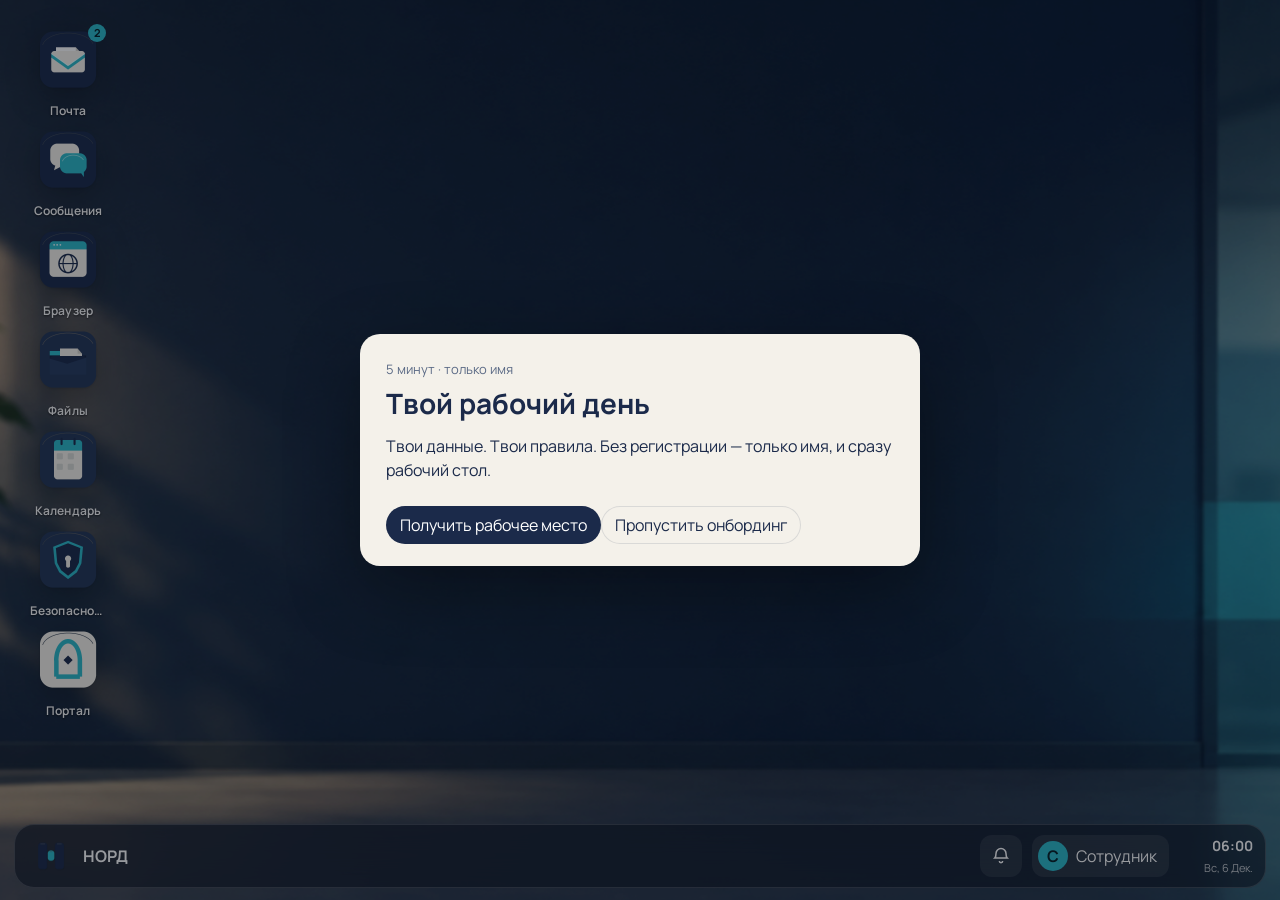
==== index.html @ dca49967 "Добавить календарь и положить в репозиторий предложения из другого чата. Календарь ведёт день, недел" ====
<!DOCTYPE html>
<html lang="ru">
<head>
  <meta charset="utf-8">
  <meta name="viewport" content="width=device-width, initial-scale=1">
  <title>НОРД — рабочий стол</title>
  <link rel="preconnect" href="https://fonts.googleapis.com">
  <link rel="stylesheet" href="https://fonts.googleapis.com/css2?family=Manrope:wght@400;500;600;700&display=swap">
  <link rel="stylesheet" href="css/desktop.css?v=18">
</head>
<body>
  <div id="desk">
    <div id="icons"></div>
    <div id="windows"></div>
    <aside id="tray" hidden>
      <h2>Уведомления</h2>
      <div id="noteList"></div>
    </aside>
    <div id="preview" hidden></div>
    <div id="toasts"></div>
    <div id="onboard" hidden></div>
    <div id="menu" hidden></div>
    <div id="pop" hidden></div>
    <footer id="bar">
      <div class="brand">
        <img src="assets/brand/logo-mark.png" alt="">
        <span>НОРД</span>
      </div>
      <div id="tasks"></div>
      <button id="bell" type="button" aria-label="Уведомления">
        <svg viewBox="0 0 24 24" aria-hidden="true"><path d="M6 9a6 6 0 1 1 12 0c0 4 1.5 5.5 1.5 5.5H4.5S6 13 6 9Z"/><path d="M10 18a2 2 0 0 0 4 0"/></svg>
        <i id="bellBadge">2</i>
      </button>
      <button id="who" type="button">
        <span id="whoMark">С</span>
        <span id="whoName">Сотрудник</span>
      </button>
      <div class="clock">
        <b id="clock">--:--</b>
        <span id="date"></span>
      </div>
    </footer>
  </div>
  <script src="js/desktop.js?v=18"></script>
  <script src="js/onboard.js?v=18"></script>
  <script src="js/workplace.js?v=18"></script>
</body>
</html>
---- css/desktop.css ----
:root {
  --ink: #1b2a4a;
  --teal: #2bb8c8;
  --paper: #f4f1ea;
  --line: rgba(27, 42, 74, 0.12);
  --muted: #5c6b86;
}

* { box-sizing: border-box; }

html, body {
  margin: 0;
  height: 100%;
  font-family: Manrope, "Segoe UI", sans-serif;
  color: var(--ink);
}

button, input, textarea { font: inherit; color: inherit; }

#desk {
  height: 100%;
  position: relative;
  overflow: hidden;
  background: #132033 url("../assets/wallpaper.png") center / cover no-repeat;
  user-select: none;
}

#icons {
  position: absolute;
  z-index: 2;
  inset: 0 0 86px 0;
  pointer-events: none;
}

.dicon {
  position: absolute;
  width: 92px;
  display: flex;
  flex-direction: column;
  align-items: center;
  gap: 8px;
  padding: 0;
  border: 0;
  background: transparent;
  color: white;
  cursor: pointer;
  pointer-events: auto;
}

.glyph { position: relative; display: block; }

.dicon img {
  width: 64px;
  height: 64px;
  display: block;
  filter: drop-shadow(0 10px 16px rgba(0, 0, 0, 0.28));
}

.dicon .label {
  font-size: 12px;
  font-weight: 650;
  letter-spacing: 0.01em;
  text-shadow: 0 1px 2px rgba(0, 0, 0, 0.65);
  padding: 2px 8px;
  border-radius: 8px;
}

.dicon:hover .label,
.dicon:focus-visible .label { background: rgba(255, 255, 255, 0.18); }

#desk.booting .dicon img,
.dicon.off img { filter: grayscale(1) brightness(0.72) drop-shadow(0 10px 16px rgba(0, 0, 0, 0.28)); }
.dicon.off { cursor: default; }
.dicon.off .label { opacity: 0.7; }

#desk.show-tray #tray { z-index: 24; }

.badge, #bellBadge {
  position: absolute;
  top: -4px;
  right: -6px;
  min-width: 18px;
  height: 18px;
  padding: 0 5px;
  border-radius: 999px;
  background: var(--teal);
  color: #062027;
  font-style: normal;
  font-size: 11px;
  font-weight: 700;
  line-height: 18px;
  text-align: center;
}

#windows { position: absolute; inset: 0 0 86px 0; z-index: 3; pointer-events: none; }

.win {
  position: absolute;
  width: min(900px, calc(100vw - 48px));
  height: min(560px, calc(100vh - 120px));
  display: flex;
  flex-direction: column;
  background: var(--paper);
  border-radius: 18px;
  overflow: hidden;
  box-shadow: 0 24px 70px rgba(0, 0, 0, 0.38);
  pointer-events: auto;
  animation: rise 0.18s ease-out;
}

.win.min { display: none; }
.win.max { left: 8px !important; top: 8px !important; width: calc(100% - 16px) !important; height: calc(100% - 16px) !important; }
.grip { position: absolute; z-index: 3; }
.grip.e { top: 0; right: 0; width: 8px; height: 100%; cursor: ew-resize; }
.grip.s { left: 0; bottom: 0; width: 100%; height: 8px; cursor: ns-resize; }
.grip.se { right: 0; bottom: 0; width: 16px; height: 16px; cursor: nwse-resize; }
.win.max .grip { display: none; }

@keyframes rise {
  from { opacity: 0; transform: translateY(10px) scale(0.985); }
  to { opacity: 1; transform: none; }
}

.win-bar {
  height: 46px;
  display: flex;
  align-items: center;
  gap: 10px;
  padding: 0 10px 0 14px;
  background: rgba(255, 255, 255, 0.55);
  border-bottom: 1px solid var(--line);
  cursor: grab;
}

.win-bar img { width: 22px; height: 22px; }
.win-bar strong { font-size: 14px; }
.grow { flex: 1; }

.win-btn {
  width: 32px;
  height: 28px;
  border: 0;
  border-radius: 8px;
  background: transparent;
  cursor: pointer;
  font-size: 18px;
  line-height: 1;
}

.win-btn:hover { background: rgba(27, 42, 74, 0.08); }
.win-btn.close:hover { background: #e7d7d2; }

.win-body { flex: 1; min-height: 0; overflow: auto; background: #f7f5f0; }

.split { height: 100%; display: grid; grid-template-columns: 250px 1fr; }
.msg { grid-template-columns: 250px 1fr 190px; }

.list { overflow: auto; border-right: 1px solid var(--line); background: #efece4; }

.row {
  width: 100%;
  display: flex;
  flex-direction: column;
  align-items: flex-start;
  gap: 3px;
  padding: 12px 14px;
  border: 0;
  border-bottom: 1px solid var(--line);
  background: transparent;
  cursor: pointer;
  text-align: left;
}

.msg .row { flex-direction: row; align-items: center; gap: 10px; }
.row.on { background: white; }
.row b { font-size: 13px; }
.row small { color: var(--muted); font-size: 11px; }
.unread b::before {
  content: "";
  display: inline-block;
  width: 7px;
  height: 7px;
  margin-right: 6px;
  border-radius: 50%;
  background: var(--teal);
}

.sub {
  display: block;
  max-width: 100%;
  color: var(--muted);
  font-size: 12px;
  white-space: nowrap;
  overflow: hidden;
  text-overflow: ellipsis;
}

.sheet, .page { padding: 22px 26px 28px; user-select: text; }
.sheet h2, .page h2 { margin: 12px 0 8px; font-size: 22px; }
.sheet p, .page p { margin: 0 0 10px; line-height: 1.45; }
.narrow { max-width: 460px; }

.who-line { display: flex; align-items: center; gap: 10px; }
.who-text { display: flex; flex-direction: column; min-width: 0; }
.who-text small, .k { color: var(--muted); font-size: 12px; }

.ava {
  width: 38px;
  height: 38px;
  border-radius: 50%;
  object-fit: cover;
  background: #e8eaed;
  flex: 0 0 auto;
}

.attach {
  display: flex;
  align-items: center;
  gap: 12px;
  margin: 8px 0 16px;
  padding: 8px;
  border: 1px solid var(--line);
  border-radius: 12px;
  background: white;
  cursor: pointer;
}

.attach img { width: 54px; height: 74px; object-fit: cover; border-radius: 4px; }

.acts, .composer { display: flex; flex-wrap: wrap; gap: 8px; align-items: center; }
.composer { padding: 12px; border-top: 1px solid var(--line); background: #f7f5f0; }
.composer.stack { border: 0; padding: 0; background: transparent; flex-direction: column; align-items: stretch; }

.composer input, .composer textarea, .addr input {
  flex: 1;
  width: 100%;
  border: 1px solid var(--line);
  background: white;
  border-radius: 12px;
  padding: 10px 12px;
  outline: none;
  user-select: text;
}

.composer textarea { min-height: 72px; resize: vertical; }

.btn {
  border: 0;
  border-radius: 999px;
  padding: 8px 14px;
  background: var(--ink);
  color: white;
  cursor: pointer;
}

.btn.ghost { background: transparent; color: var(--ink); box-shadow: inset 0 0 0 1px var(--line); }
.btn:hover { filter: brightness(1.08); }

.flag { color: #8a5a12; background: #f3e2b8; border-radius: 10px; padding: 8px 10px; }
.quiet { color: var(--muted); font-size: 13px; }
.mine { background: var(--ink); color: white; border-radius: 12px; padding: 8px 10px; }

.thread-col { display: flex; flex-direction: column; min-width: 0; min-height: 0; }
.thread { display: flex; flex-direction: column; flex: 1; min-height: 0; }
.thread .who-line { padding: 14px 16px 0; }
.log {
  flex: 1;
  overflow: auto;
  display: flex;
  flex-direction: column;
  gap: 8px;
  padding: 12px 16px 16px;
}

.bubble {
  max-width: 78%;
  margin: 0;
  padding: 10px 12px;
  border-radius: 14px 14px 14px 4px;
  background: white;
  line-height: 1.4;
  user-select: text;
}

.bubble.mine { align-self: flex-end; background: var(--ink); color: white; border-radius: 14px 14px 4px 14px; }

.card {
  padding: 16px;
  border-left: 1px solid var(--line);
  background: white;
  display: flex;
  flex-direction: column;
  gap: 4px;
}

.addr { display: flex; gap: 8px; padding: 12px; background: white; border-bottom: 1px solid var(--line); }
.files { display: grid; grid-template-columns: repeat(auto-fill, minmax(140px, 1fr)); gap: 14px; padding: 18px; }
.file {
  display: flex;
  flex-direction: column;
  align-items: center;
  gap: 8px;
  padding: 14px 8px;
  border: 0;
  border-radius: 14px;
  background: transparent;
  cursor: pointer;
}
.file:hover { background: white; }
.file img { width: 72px; height: 72px; }
.file span { font-size: 13px; text-align: center; }

.day { padding: 20px 22px; }
.slot {
  display: grid;
  grid-template-columns: 64px 1fr;
  gap: 12px;
  padding: 12px 0;
  border-bottom: 1px solid var(--line);
}
.slot b { color: var(--muted); font-weight: 600; }

.sec { padding: 8px 22px 18px; }
.switch-row, .info-row {
  display: flex;
  justify-content: space-between;
  align-items: center;
  gap: 16px;
  padding: 14px 0;
  border-bottom: 1px solid var(--line);
}
.switch {
  border: 0;
  border-radius: 999px;
  padding: 8px 12px;
  background: #e4e0d6;
  cursor: pointer;
}
.switch.on { background: var(--teal); color: #062027; }

.tiles { display: grid; grid-template-columns: 1fr 1fr; gap: 12px; padding: 0 22px 22px; }
.tile {
  text-align: left;
  border: 0;
  border-radius: 14px;
  background: white;
  padding: 14px;
  cursor: pointer;
}
.tile.on { box-shadow: inset 0 0 0 2px var(--teal); }
.tile p { margin: 6px 0 0; color: var(--muted); font-size: 13px; }

#bar {
  position: absolute;
  z-index: 5;
  left: 14px;
  right: 14px;
  bottom: 12px;
  height: 64px;
  display: flex;
  align-items: center;
  gap: 10px;
  padding: 0 12px;
  border-radius: 20px;
  background: rgba(12, 20, 34, 0.62);
  border: 1px solid rgba(255, 255, 255, 0.16);
  backdrop-filter: blur(18px);
  color: white;
}

.brand { display: flex; align-items: center; gap: 8px; min-width: 92px; font-weight: 700; }
.brand img { width: 48px; height: 48px; object-fit: contain; }
#tasks { flex: 1; display: flex; gap: 8px; min-width: 0; overflow: auto; }

.task, #who, #bell {
  height: 42px;
  border: 0;
  border-radius: 12px;
  background: rgba(255, 255, 255, 0.08);
  color: white;
  cursor: pointer;
}

.task { display: flex; align-items: center; gap: 8px; padding: 0 12px; }
.task img { width: 22px; height: 22px; }
.task.on { background: rgba(255, 255, 255, 0.22); }

#bell { width: 42px; position: relative; display: grid; place-items: center; }
#bell svg { width: 20px; height: 20px; fill: none; stroke: white; stroke-width: 1.8; }
#bellBadge { top: 4px; right: 4px; }

#who { display: flex; align-items: center; gap: 8px; padding: 0 12px 0 6px; }
#whoMark {
  width: 30px;
  height: 30px;
  border-radius: 50%;
  display: grid;
  place-items: center;
  background: var(--teal);
  color: #062027;
  font-weight: 700;
}

.clock { min-width: 74px; text-align: right; }
.clock b { display: block; font-size: 14px; }
.clock span { color: rgba(255, 255, 255, 0.72); font-size: 11px; text-transform: capitalize; }

#tray {
  position: absolute;
  z-index: 6;
  right: 18px;
  bottom: 90px;
  width: min(360px, calc(100vw - 32px));
  padding: 14px;
  border-radius: 16px;
  background: var(--paper);
  box-shadow: 0 18px 50px rgba(0, 0, 0, 0.28);
}
#tray h2 { margin: 0 0 8px; font-size: 16px; }
.note {
  display: block;
  width: 100%;
  margin-top: 8px;
  padding: 12px;
  text-align: left;
  border: 0;
  border-radius: 12px;
  background: white;
  cursor: pointer;
}
.note p { margin: 4px 0 0; color: #3d4d6a; }

#preview {
  position: absolute;
  z-index: 8;
  inset: 0;
  display: flex;
  align-items: center;
  justify-content: center;
  padding: 24px;
  background: rgba(7, 10, 20, 0.55);
}
#preview[hidden], #tray[hidden], [hidden] { display: none !important; }
#preview img { max-width: min(760px, 92vw); max-height: 84vh; background: white; border-radius: 8px; }

#onboard {
  position: absolute;
  z-index: 20;
  inset: 0;
  display: flex;
  align-items: center;
  justify-content: center;
  padding: 24px;
  background: rgba(8, 12, 22, 0.42);
}

#onboard.boot {
  align-items: flex-end;
  justify-content: flex-start;
  padding: 0 0 96px 140px;
  background: transparent;
  pointer-events: none;
}

#onboard.hook {
  align-items: flex-start;
  padding-top: 22px;
  background: linear-gradient(to bottom, rgba(8, 12, 22, 0.72), rgba(8, 12, 22, 0.08) 62%, transparent);
}

#obCard {
  width: min(560px, 100%);
  max-height: calc(100vh - 48px);
  overflow: auto;
  padding: 26px 26px 22px;
  border-radius: 20px;
  background: var(--paper);
  box-shadow: 0 24px 70px rgba(0, 0, 0, 0.35);
  pointer-events: auto;
  animation: rise 0.22s ease-out;
}

#onboard.boot #obCard { width: min(440px, calc(100% - 160px)); }

#obCard h1 { margin: 0 0 8px; font-size: 28px; line-height: 1.15; }
.ob-kicker { margin: 0 0 8px; color: var(--muted); font-size: 13px; }
#obCard p { line-height: 1.45; }
#obCard .btn { margin-top: 8px; }
#obCard .btn:disabled { opacity: 0.45; cursor: default; }

.choices { display: grid; gap: 8px; margin: 12px 0 16px; }
.choice {
  display: flex;
  gap: 10px;
  align-items: flex-start;
  padding: 10px 12px;
  border-radius: 12px;
  background: white;
  box-shadow: inset 0 0 0 1px var(--line);
  cursor: pointer;
}
.choice input { margin-top: 3px; }

.app-blurbs { margin: 8px 0 12px; }
.app-blurb {
  display: grid;
  grid-template-columns: 44px 1fr;
  gap: 10px;
  align-items: start;
  padding: 10px 0;
  border-top: 1px solid var(--line);
}
.app-blurb img { width: 44px; height: 44px; }
.app-blurb b { display: block; font-size: 14px; }
.app-blurb p { margin: 2px 0 0; color: var(--muted); font-size: 13px; }
#obCard .skip { margin-top: 4px; }

#toasts {
  position: absolute;
  z-index: 30;
  right: 18px;
  bottom: 96px;
  display: flex;
  flex-direction: column;
  gap: 8px;
  width: min(340px, calc(100vw - 36px));
  pointer-events: none;
}
.toast {
  display: flex;
  gap: 10px;
  align-items: flex-start;
  width: 100%;
  padding: 12px;
  border: 0;
  border-radius: 16px;
  background: var(--paper);
  color: var(--ink);
  text-align: left;
  box-shadow: 0 16px 40px rgba(0, 0, 0, 0.28);
  cursor: pointer;
  pointer-events: auto;
  animation: rise 0.22s ease-out;
}
.toast img { width: 40px; height: 40px; border-radius: 12px; object-fit: cover; background: #e8eaed; flex: 0 0 auto; }
.toast-text { display: flex; flex-direction: column; gap: 2px; min-width: 0; }
.toast-text b { font-size: 14px; }
.toast-text span { color: #3d4d6a; font-size: 13px; line-height: 1.35; }
.toast.out { opacity: 0; transform: translateY(8px); transition: opacity 0.25s ease, transform 0.25s ease; }

#coachRing {
  position: absolute;
  z-index: 36;
  border-radius: 14px;
  box-shadow: 0 0 0 3px #2bb8c8, 0 0 0 8px rgba(43, 184, 200, 0.28);
  pointer-events: none;
}
#coachTip {
  position: absolute;
  z-index: 37;
  width: 250px;
  padding: 10px 12px;
  border-radius: 14px;
  background: var(--paper);
  color: var(--ink);
  box-shadow: 0 14px 36px rgba(0, 0, 0, 0.28);
}
#coachTip p { margin: 0; font-size: 13px; line-height: 1.4; }
.coach-skip {
  margin-top: 8px;
  padding: 0;
  border: 0;
  background: transparent;
  color: var(--muted);
  font: inherit;
  font-size: 12px;
  cursor: pointer;
}
#coachRing[hidden], #coachTip[hidden] { display: none !important; }

.portal { height: 100%; min-height: 0; display: grid; grid-template-columns: 220px minmax(0, 1fr); }
.portal nav {
  padding: 12px;
  background: #efece4;
  border-right: 1px solid var(--line);
  display: flex;
  flex-direction: column;
  gap: 4px;
}
.portal nav button {
  border: 0;
  background: transparent;
  text-align: left;
  border-radius: 10px;
  padding: 8px 10px;
  cursor: pointer;
}
.portal nav button.on { background: white; }
.portal-page { min-width: 0; min-height: 0; overflow: auto; padding: 8px 22px 22px; }
.portal-page h2 { margin: 16px 0 8px; }
.pay-file {
  display: flex;
  align-items: center;
  gap: 10px;
  margin: 8px 0;
  padding: 10px 12px;
  border-radius: 12px;
  background: white;
  box-shadow: inset 0 0 0 1px var(--line);
}
.pay-file img { width: 28px; height: 28px; }
.pay-table { width: 100%; margin-top: 16px; border-collapse: collapse; font-size: 13px; }
.pay-table th, .pay-table td { text-align: left; padding: 8px 10px; border-bottom: 1px solid var(--line); }
.pay-table th { color: var(--muted); font-weight: 650; }
.btn:disabled { opacity: 0.45; cursor: default; }

.apps { display: grid; grid-template-columns: 1fr 1fr; gap: 8px; margin: 12px 0 16px; }
.app-toggle {
  display: flex;
  align-items: center;
  gap: 8px;
  padding: 8px;
  border: 0;
  border-radius: 12px;
  background: white;
  box-shadow: inset 0 0 0 1px var(--line);
  cursor: pointer;
  text-align: left;
}
.app-toggle img { width: 36px; height: 36px; }
.app-toggle.on { box-shadow: inset 0 0 0 2px var(--teal); }

.meter { height: 8px; margin: 10px 0; border-radius: 99px; background: #e4e0d6; overflow: hidden; }
.meter i { display: block; height: 100%; width: 8%; background: #c4b8a8; }
.meter.r1 i { width: 28%; background: #e3a008; }
.meter.r2 i { width: 48%; background: #e3a008; }
.meter.r3 i { width: 72%; background: var(--teal); }
.meter.r4 i { width: 100%; background: var(--teal); }

.hook-card { display: flex; gap: 12px; align-items: flex-start; }
.hook-card img { width: 52px; height: 52px; border-radius: 50%; object-fit: cover; background: #e8eaed; }
.rules { margin: 8px 0 16px; padding-left: 18px; }
.rules li { margin: 8px 0; }

.dicon .label { max-width: 92px; overflow: hidden; text-overflow: ellipsis; white-space: nowrap; }

#menu {
  position: absolute;
  z-index: 40;
  min-width: 190px;
  padding: 6px;
  border-radius: 12px;
  background: white;
  box-shadow: 0 16px 40px rgba(0, 0, 0, 0.28);
}
#menu button {
  display: block;
  width: 100%;
  padding: 8px 10px;
  border: 0;
  border-radius: 8px;
  background: transparent;
  text-align: left;
  cursor: pointer;
}
#menu button:hover { background: #efece4; }

#pop {
  position: absolute;
  z-index: 41;
  inset: 0;
  display: flex;
  align-items: center;
  justify-content: center;
  padding: 24px;
  background: rgba(8, 12, 22, 0.4);
}
#pop .paper { display: grid; gap: 10px; }
#pop input, #pop select {
  width: 100%;
  padding: 10px 12px;
  border: 1px solid var(--line);
  border-radius: 12px;
  font: inherit;
}
.pop-list { display: grid; gap: 6px; max-height: 280px; overflow: auto; }
.pop-list button { text-align: left; }

.mail-shell, .explorer { height: 100%; display: grid; min-height: 0; }
.mail-shell { grid-template-columns: 168px 250px 1fr; }
.mail-shell.wide { grid-template-columns: 168px 1fr; }
.folders button.write {
  background: var(--ink);
  color: white;
  font-weight: 700;
  text-align: center;
  margin-bottom: 8px;
}
.folders button.write:hover { filter: brightness(1.15); }

.compose-form {
  display: flex;
  flex-direction: column;
  height: 100%;
  min-height: 0;
  padding: 18px 22px 16px;
  gap: 4px;
  overflow: auto;
}
.compose-form h2 { margin: 0 0 8px; }
.compose-form .field-row input,
.compose-form textarea {
  width: 100%;
  border: 1px solid rgba(27, 42, 74, 0.28);
  background: white;
  border-radius: 10px;
  padding: 10px 12px;
  color: var(--ink);
  outline: none;
}
.compose-form .field-row input:focus,
.compose-form textarea:focus {
  border-color: #1a8f9c;
  box-shadow: 0 0 0 3px rgba(43, 184, 200, 0.28);
}
.compose-form textarea.compose-body {
  min-height: 220px;
  flex: 1;
  resize: vertical;
  line-height: 1.45;
}

.win-body:has(.finder), .win-body:has(.portal), .win-body:has(.cal) { overflow: hidden; display: flex; flex-direction: column; }
.cal { flex: 1; min-height: 0; display: grid; grid-template-columns: 196px minmax(0, 1fr) 260px; background: white; }
.cal-side, .cal-detail { min-height: 0; overflow: auto; padding: 14px; background: #f7f5f0; }
.cal-detail { border-left: 1px solid var(--line); }
.cal-side .btn { width: 100%; }
.mini { margin-top: 16px; }
.mini-head b { text-transform: capitalize; }
.mini-grid, .cal-month { display: grid; grid-template-columns: repeat(7, 1fr); gap: 2px; }
.mini-grid { margin-top: 8px; }
.mini-grid span, .mini-grid button, .cal-dow { text-align: center; font-size: 11px; color: var(--muted); }
.mini-grid button, .cal-cell, .cal-event, .cal-link, .cal-modes button { border: 0; background: transparent; cursor: pointer; }
.mini-grid button { border-radius: 99px; height: 24px; }
.mini-grid button.on, .mini-grid button.today { background: var(--ink); color: white; }
.cal-own { margin: 4px 0 0; font-weight: 600; }
.cal-main { min-width: 0; min-height: 0; display: flex; flex-direction: column; }
.cal-bar { display: flex; align-items: center; gap: 8px; padding: 10px 12px; border-bottom: 1px solid var(--line); }
.cal-title { flex: 1; text-transform: capitalize; }
.cal-modes { display: flex; background: var(--paper); border-radius: 999px; padding: 2px; }
.cal-modes button { border-radius: 999px; padding: 6px 10px; }
.cal-modes button.on { background: white; }
.cal-board { min-height: 0; overflow: auto; padding: 8px 12px 16px; }
.cal-time-head, .cal-time-body { display: grid; grid-template-columns: 52px repeat(var(--days, 7), minmax(0, 1fr)); }
.cal-time-head span { font-size: 11px; color: var(--muted); text-align: center; padding-bottom: 6px; text-transform: capitalize; overflow: hidden; text-overflow: ellipsis; white-space: nowrap; }
.cal-extra { display: flex; flex-wrap: wrap; gap: 6px; align-items: center; margin-top: 8px; }
.cal-extra .chip { border: 0; cursor: pointer; }
.cal-time-head span.today { color: var(--teal); font-weight: 700; }
.cal-hours { display: flex; flex-direction: column; }
.cal-hours span, .cal-hour { height: 44px; }
.cal-hours span { font-size: 11px; color: var(--muted); }
.cal-col { position: relative; border-left: 1px solid var(--line); }
.cal-hour { display: block; border-top: 1px solid var(--line); }
.cal-event { position: absolute; left: 3px; right: 3px; overflow: hidden; border-radius: 8px; background: #d9f4f7; color: var(--ink); text-align: left; padding: 2px 6px; font-size: 12px; font-weight: 600; }
.cal-event.invite { background: #ffe7c2; }
.cal-event.declined { opacity: 0.45; }
.cal-month { gap: 6px; }
.cal-cell { min-height: 78px; border-radius: 10px; background: #f7f5f0; text-align: left; padding: 6px; display: flex; flex-direction: column; gap: 3px; align-items: stretch; }
.cal-cell.off { opacity: 0.45; }
.cal-cell.today { outline: 2px solid var(--teal); }
.cal-cell b { font-size: 12px; }
.chip { display: block; overflow: hidden; text-overflow: ellipsis; white-space: nowrap; font-size: 11px; background: #d9f4f7; border-radius: 6px; padding: 1px 4px; }
.chip.invite { background: #ffe7c2; }
.cal-form { display: flex; flex-direction: column; gap: 8px; }
.cal-form input, .cal-form textarea, .cal-form select { width: 100%; border: 1px solid var(--line); border-radius: 10px; padding: 8px 10px; background: white; }
.cal-form textarea { min-height: 72px; resize: vertical; }
.cal-check { display: flex; gap: 8px; align-items: center; }
.cal-link { color: #0b6e75; text-decoration: underline; padding: 0; text-align: left; }
.invite-mark { color: #9a6700; font-weight: 700; }
.suggest button { display: block; width: 100%; text-align: left; border: 0; background: white; border-radius: 8px; padding: 6px 8px; cursor: pointer; }
.portal { flex: 1; }
.finder {
  flex: 1;
  min-height: 0;
  display: grid;
  grid-template-columns: 196px minmax(0, 1fr);
  background: #1c1c1e;
  color: #f5f5f7;
}
.places {
  background: #2a2a2c;
  padding: 14px 10px;
  overflow: auto;
  border-right: 1px solid rgba(0, 0, 0, 0.45);
}
.place-label {
  margin: 12px 8px 4px;
  color: rgba(245, 245, 247, 0.46);
  font-size: 11px;
  font-weight: 700;
}
.places button {
  display: block;
  width: 100%;
  border: 0;
  background: transparent;
  color: #f5f5f7;
  text-align: left;
  border-radius: 7px;
  padding: 6px 10px;
  cursor: pointer;
}
.places button.on, .places button:hover { background: rgba(255, 255, 255, 0.1); }
.places button.on { background: #0a64d8; }
.finder-main { min-width: 0; min-height: 0; display: flex; flex-direction: column; }
.finder-bar {
  display: flex;
  align-items: center;
  gap: 8px;
  min-height: 46px;
  padding: 6px 10px;
  background: #2a2a2c;
  border-bottom: 1px solid rgba(0, 0, 0, 0.45);
}
.finder-bar strong { flex: 1; font-size: 14px; }
.finder-bar .btn.ghost { color: white; box-shadow: inset 0 0 0 1px rgba(255, 255, 255, 0.28); }
.finder-bar .hint { color: rgba(245, 245, 247, 0.7); font-size: 12px; }
.finder-bar .win-btn { color: white; }
.finder-bar .win-btn:disabled { opacity: 0.35; }
.finder-view { flex: 1; min-height: 0; display: flex; overflow: hidden; background: #1c1c1e; }
.cols { display: flex; flex: 1 1 auto; min-width: 0; min-height: 100%; background: #1c1c1e; }
.col {
  flex: 1 1 180px;
  min-width: 0;
  overflow: auto;
  border-right: 1px solid rgba(255, 255, 255, 0.08);
  padding: 6px;
}
.col-empty { margin: 10px; color: rgba(245, 245, 247, 0.45); font-size: 13px; }
.col-row {
  width: 100%;
  display: flex;
  align-items: center;
  gap: 8px;
  border: 0;
  background: transparent;
  color: #f5f5f7;
  text-align: left;
  border-radius: 6px;
  padding: 4px 6px;
  cursor: pointer;
}
.col-row img { width: 22px; height: 22px; object-fit: contain; }
.col-row span { flex: 1; min-width: 0; overflow: hidden; text-overflow: ellipsis; white-space: nowrap; font-size: 13px; }
.col-row .chev { color: rgba(245, 245, 247, 0.4); font-style: normal; }
.col-row.on { background: #0a64d8; }
.preview-pane {
  flex: 0 1 300px;
  width: 300px;
  overflow: auto;
  padding: 22px 18px;
  background: #2a2a2c;
  display: flex;
  flex-direction: column;
  align-items: center;
  gap: 8px;
  text-align: center;
}
.preview-pane .page-shot {
  width: 100%;
  max-height: 340px;
  object-fit: contain;
  background: white;
  border-radius: 2px;
  box-shadow: 0 10px 28px rgba(0, 0, 0, 0.35);
}
.preview-pane .file-shot { width: 92px; height: 92px; object-fit: contain; margin-top: 24px; }
.preview-pane b { font-size: 15px; }
.preview-empty { margin: 48px 0 0; font-weight: 700; }
.preview-note { margin: 0; color: rgba(245, 245, 247, 0.55); font-size: 13px; }
.folders, .crumb { background: #efece4; }
.folders { padding: 10px; display: flex; flex-direction: column; gap: 4px; border-right: 1px solid var(--line); }
.folders button, .crumb button, .file-row {
  border: 0;
  background: transparent;
  text-align: left;
  cursor: pointer;
  border-radius: 10px;
}
.folders button { padding: 8px 10px; }
.folders button.on, .file-row.on { background: white; }
.mail-main, .file-main { min-width: 0; min-height: 0; overflow: auto; }
.meta { margin: 0 0 4px; color: var(--muted); font-size: 13px; }
.chain { margin-top: 14px; padding-top: 12px; border-top: 1px solid var(--line); }
.chain p { white-space: pre-wrap; }
.chips { display: flex; flex-wrap: wrap; gap: 6px; margin: 6px 0; }
.chip {
  display: inline-flex;
  align-items: center;
  gap: 6px;
  padding: 4px 8px;
  border-radius: 999px;
  background: white;
  box-shadow: inset 0 0 0 1px var(--line);
}
.chip button { border: 0; background: transparent; cursor: pointer; }
.field-row { display: grid; grid-template-columns: 72px 1fr; gap: 8px; align-items: center; margin-bottom: 8px; }
.suggest { display: grid; gap: 4px; margin: 0 0 8px 72px; }
.suggest button { text-align: left; border: 0; background: white; border-radius: 8px; padding: 6px 8px; cursor: pointer; }
.file-row { width: 100%; display: grid; grid-template-columns: 36px 1fr 72px; gap: 8px; align-items: center; padding: 8px 10px; }
.file-row img { width: 28px; height: 28px; }
.crumb { display: flex; gap: 6px; align-items: center; padding: 10px 12px; border-bottom: 1px solid var(--line); }
.pickbar { display: flex; justify-content: space-between; gap: 8px; align-items: center; padding: 10px 12px; background: #e5f6f8; }
.paper {
  width: min(440px, 92vw);
  padding: 26px;
  border-radius: 16px;
  background: var(--paper);
}
.paper h3 { margin: 0 0 8px; }

@media (max-width: 860px) {
  .msg { grid-template-columns: 200px 1fr; }
  .card { display: none; }
  .task span { display: none; }
}
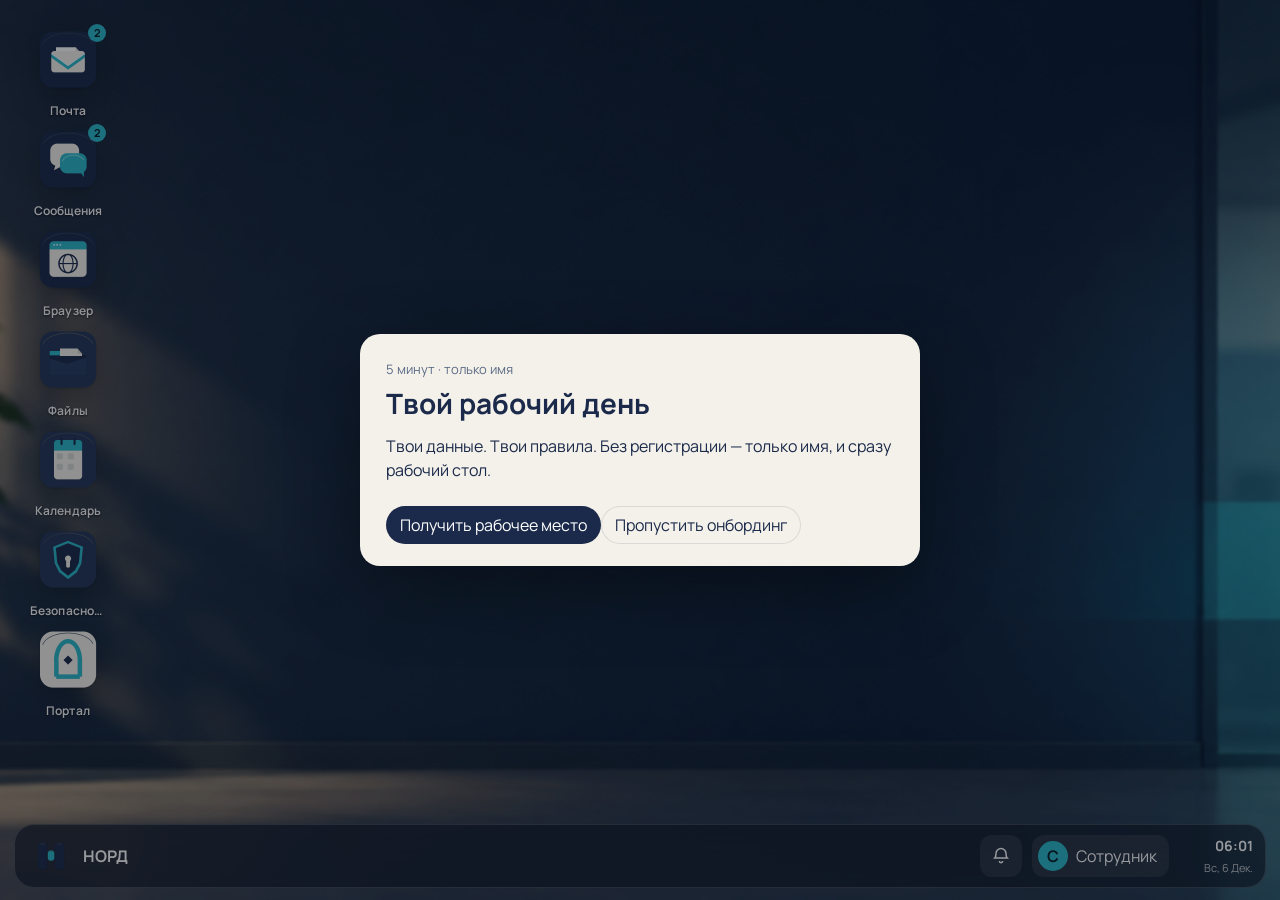
==== commit a94cf954: "Довести сообщения и портал до рабочего вида: черновики с файлами, разделы портала и окна по размеру " ====
--- a/index.html
+++ b/index.html
@@ -6,7 +6,7 @@
   <title>НОРД — рабочий стол</title>
   <link rel="preconnect" href="https://fonts.googleapis.com">
   <link rel="stylesheet" href="https://fonts.googleapis.com/css2?family=Manrope:wght@400;500;600;700&display=swap">
-  <link rel="stylesheet" href="css/desktop.css?v=18">
+  <link rel="stylesheet" href="css/desktop.css?v=30">
 </head>
 <body>
   <div id="desk">
@@ -41,8 +41,8 @@
       </div>
     </footer>
   </div>
-  <script src="js/desktop.js?v=18"></script>
-  <script src="js/onboard.js?v=18"></script>
-  <script src="js/workplace.js?v=18"></script>
+  <script src="js/desktop.js?v=30"></script>
+  <script src="js/onboard.js?v=30"></script>
+  <script src="js/workplace.js?v=30"></script>
 </body>
 </html>
--- a/css/desktop.css
+++ b/css/desktop.css
@@ -580,6 +580,8 @@
 
 .portal { height: 100%; min-height: 0; display: grid; grid-template-columns: 220px minmax(0, 1fr); }
 .portal nav {
+  min-height: 0;
+  overflow: auto;
   padding: 12px;
   background: #efece4;
   border-right: 1px solid var(--line);
@@ -587,6 +589,36 @@
   flex-direction: column;
   gap: 4px;
 }
+.transfer {
+  position: absolute;
+  inset: 0 0 86px 0;
+  z-index: 45;
+  display: grid;
+  place-items: center;
+  background: rgba(19, 32, 51, 0.28);
+}
+.transfer.out { opacity: 0; transition: opacity 0.18s ease; }
+.transfer-card {
+  display: flex;
+  align-items: center;
+  gap: 12px;
+  max-width: min(420px, calc(100vw - 48px));
+  padding: 14px 16px;
+  border-radius: 16px;
+  background: white;
+  box-shadow: 0 16px 40px rgba(0, 0, 0, 0.22);
+}
+.transfer-card p { margin: 0; }
+.spin {
+  width: 18px;
+  height: 18px;
+  flex: 0 0 auto;
+  border: 2px solid rgba(27, 42, 74, 0.18);
+  border-top-color: var(--teal);
+  border-radius: 50%;
+  animation: spin 0.7s linear infinite;
+}
+@keyframes spin { to { transform: rotate(360deg); } }
 .portal nav button {
   border: 0;
   background: transparent;
@@ -596,6 +628,12 @@
   cursor: pointer;
 }
 .portal nav button.on { background: white; }
+.portal nav .group { margin: 14px 12px 4px; font-size: 11px; letter-spacing: 0.04em; text-transform: uppercase; color: var(--muted); }
+.portal-card { background: #f7f5f0; border-radius: 14px; padding: 12px 14px; margin: 10px 0; }
+.portal-card p, .portal-form { margin: 6px 0 0; }
+.portal-form { display: flex; flex-wrap: wrap; gap: 8px; margin: 12px 0; }
+.portal-form input, .portal-form select, .portal-page > input { border: 1px solid var(--line); border-radius: 10px; padding: 8px 10px; background: white; }
+.portal-page > input { width: min(360px, 100%); margin: 8px 0 12px; }
 .portal-page { min-width: 0; min-height: 0; overflow: auto; padding: 8px 22px 22px; }
 .portal-page h2 { margin: 16px 0 8px; }
 .pay-file {
@@ -730,7 +768,48 @@
   line-height: 1.45;
 }
 
-.win-body:has(.finder), .win-body:has(.portal), .win-body:has(.cal) { overflow: hidden; display: flex; flex-direction: column; }
+.win-body:has(.finder), .win-body:has(.portal), .win-body:has(.cal), .win-body:has(.slack) { overflow: hidden; display: flex; flex-direction: column; }
+.slack { flex: 1; min-height: 0; display: grid; grid-template-columns: 240px minmax(0, 1fr) 220px; background: white; container-type: inline-size; }
+@container (max-width: 820px) {
+  .slack { grid-template-columns: 210px minmax(0, 1fr); }
+  .slack-about { display: none; }
+}
+.slack-side { background: var(--ink); color: white; display: flex; flex-direction: column; min-height: 0; }
+.slack-side header { padding: 14px 14px 8px; font-weight: 700; }
+.slack-side input { margin: 0 12px 8px; border: 0; border-radius: 8px; padding: 8px 10px; background: rgba(255,255,255,.12); color: white; }
+.slack-side input::placeholder { color: rgba(255,255,255,.62); }
+.slack-scroll { overflow: auto; padding: 0 8px 12px; }
+.slack-label { margin: 12px 8px 4px; font-size: 11px; letter-spacing: 0.05em; text-transform: uppercase; color: rgba(255,255,255,.55); }
+.slack-item { width: 100%; display: flex; gap: 8px; align-items: center; border: 0; background: transparent; color: rgba(255,255,255,.86); border-radius: 8px; padding: 6px 8px; cursor: pointer; text-align: left; }
+.slack-item.on { background: rgba(255,255,255,.16); color: white; }
+.slack-item.unread { font-weight: 700; color: white; }
+.slack-item img, .slack-item .msg-ava { width: 22px; height: 22px; border-radius: 6px; object-fit: cover; flex: none; }
+.slack-name { flex: 1; min-width: 0; overflow: hidden; text-overflow: ellipsis; white-space: nowrap; }
+.slack-marks { margin-left: auto; display: flex; align-items: center; gap: 6px; flex: none; }
+.draft-mark { width: 14px; height: 14px; display: block; }
+.slack-item .dot { width: 8px; height: 8px; border-radius: 99px; background: var(--teal); display: block; }
+.slack-main { min-width: 0; min-height: 0; display: flex; flex-direction: column; }
+.slack-head { padding: 12px 16px 8px; border-bottom: 1px solid var(--line); }
+.slack-head p { margin: 2px 0 0; }
+.slack-log { flex: 1; overflow: auto; padding: 8px 16px; display: flex; flex-direction: column; gap: 14px; }
+.msg-row { display: grid; grid-template-columns: 36px minmax(0, 1fr) auto; gap: 10px; position: relative; }
+.msg-row > img, .msg-row > .msg-ava { width: 36px; height: 36px; border-radius: 8px; object-fit: cover; background: #e7eef2; display: grid; place-items: center; font-weight: 700; }
+.msg-row header { display: flex; gap: 8px; align-items: baseline; }
+.msg-row header span, .msg-row p { margin: 0; }
+.msg-row header span { color: var(--muted); font-size: 12px; }
+.msg-row p { margin-top: 2px; white-space: pre-wrap; }
+.msg-more { border: 0; background: transparent; color: var(--muted); cursor: pointer; border-radius: 8px; height: 28px; }
+.msg-menu { position: absolute; right: 28px; top: 24px; background: white; border: 1px solid var(--line); border-radius: 10px; box-shadow: 0 8px 24px rgba(27,42,74,.12); z-index: 2; }
+.msg-menu button { display: block; width: 100%; text-align: left; border: 0; background: transparent; padding: 8px 12px; cursor: pointer; }
+.slack-compose { margin: 0 12px 12px; border: 1px solid var(--line); border-radius: 12px; padding: 8px; display: flex; flex-direction: column; gap: 8px; }
+.compose-row { display: flex; gap: 8px; align-items: flex-end; }
+.compose-row textarea { flex: 1; border: 0; resize: none; min-height: 38px; max-height: 120px; background: transparent; }
+.draft-files, .msg-files { display: flex; flex-wrap: wrap; gap: 8px; }
+.draft-file { display: flex; align-items: center; gap: 8px; max-width: 240px; border: 1px solid var(--line); border-radius: 10px; padding: 6px 8px; background: #f7f5f0; }
+.draft-file img { width: 28px; height: 36px; object-fit: cover; border-radius: 3px; }
+.draft-file span { min-width: 0; overflow: hidden; text-overflow: ellipsis; white-space: nowrap; font-size: 12px; }
+.draft-x { border: 0; background: transparent; color: var(--muted); cursor: pointer; font-size: 16px; line-height: 1; }
+.slack-about { border-left: 1px solid var(--line); background: #f7f5f0; padding: 14px; overflow: auto; }
 .cal { flex: 1; min-height: 0; display: grid; grid-template-columns: 196px minmax(0, 1fr) 260px; background: white; }
 .cal-side, .cal-detail { min-height: 0; overflow: auto; padding: 14px; background: #f7f5f0; }
 .cal-detail { border-left: 1px solid var(--line); }
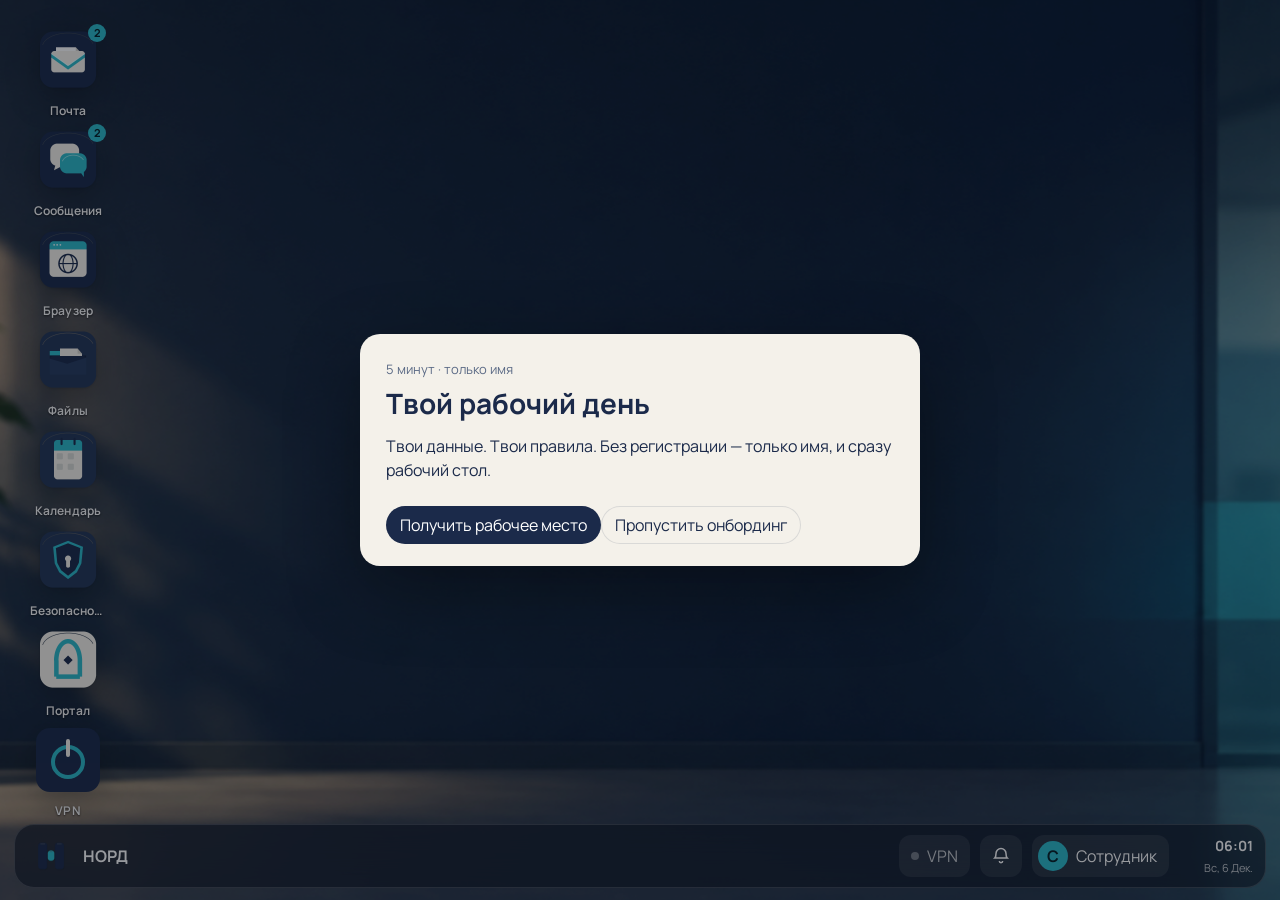
==== commit bc2dba80: "Добавить VPN-клиент: код от IT и включение сети, пока без влияния на остальные приложения." ====
--- a/index.html
+++ b/index.html
@@ -6,7 +6,7 @@
   <title>НОРД — рабочий стол</title>
   <link rel="preconnect" href="https://fonts.googleapis.com">
   <link rel="stylesheet" href="https://fonts.googleapis.com/css2?family=Manrope:wght@400;500;600;700&display=swap">
-  <link rel="stylesheet" href="css/desktop.css?v=30">
+  <link rel="stylesheet" href="css/desktop.css?v=31">
 </head>
 <body>
   <div id="desk">
@@ -27,6 +27,7 @@
         <span>НОРД</span>
       </div>
       <div id="tasks"></div>
+      <button id="vpnStat" type="button">VPN</button>
       <button id="bell" type="button" aria-label="Уведомления">
         <svg viewBox="0 0 24 24" aria-hidden="true"><path d="M6 9a6 6 0 1 1 12 0c0 4 1.5 5.5 1.5 5.5H4.5S6 13 6 9Z"/><path d="M10 18a2 2 0 0 0 4 0"/></svg>
         <i id="bellBadge">2</i>
@@ -41,8 +42,8 @@
       </div>
     </footer>
   </div>
-  <script src="js/desktop.js?v=30"></script>
-  <script src="js/onboard.js?v=30"></script>
-  <script src="js/workplace.js?v=30"></script>
+  <script src="js/desktop.js?v=31"></script>
+  <script src="js/onboard.js?v=31"></script>
+  <script src="js/workplace.js?v=31"></script>
 </body>
 </html>
--- a/css/desktop.css
+++ b/css/desktop.css
@@ -385,6 +385,22 @@
 .task img { width: 22px; height: 22px; }
 .task.on { background: rgba(255, 255, 255, 0.22); }
 
+#vpnStat {
+  height: 42px;
+  border: 0;
+  border-radius: 12px;
+  background: rgba(255, 255, 255, 0.08);
+  color: rgba(255, 255, 255, 0.72);
+  cursor: pointer;
+  padding: 0 12px;
+  display: flex;
+  align-items: center;
+  gap: 8px;
+  white-space: nowrap;
+}
+#vpnStat i { width: 8px; height: 8px; border-radius: 99px; background: rgba(255, 255, 255, 0.35); display: block; }
+#vpnStat.on { color: white; }
+#vpnStat.on i { background: var(--teal); }
 #bell { width: 42px; position: relative; display: grid; place-items: center; }
 #bell svg { width: 20px; height: 20px; fill: none; stroke: white; stroke-width: 1.8; }
 #bellBadge { top: 4px; right: 4px; }
@@ -768,7 +784,23 @@
   line-height: 1.45;
 }
 
-.win-body:has(.finder), .win-body:has(.portal), .win-body:has(.cal), .win-body:has(.slack) { overflow: hidden; display: flex; flex-direction: column; }
+.win-body:has(.finder), .win-body:has(.portal), .win-body:has(.cal), .win-body:has(.slack), .win-body:has(.vpn) { overflow: hidden; display: flex; flex-direction: column; }
+.vpn { flex: 1; min-height: 0; display: flex; flex-direction: column; align-items: center; justify-content: center; gap: 10px; padding: 28px 24px; background: #121c30; color: white; text-align: center; }
+.vpn-power { width: 148px; height: 148px; border: 0; border-radius: 50%; background: #1b2a4a; color: rgba(255,255,255,.55); cursor: pointer; display: grid; place-items: center; box-shadow: inset 0 0 0 10px #243656; }
+.vpn-power svg { width: 72px; height: 72px; }
+.vpn-power.on { color: #062027; background: var(--teal); box-shadow: 0 0 0 12px rgba(43, 184, 200, 0.28); }
+.vpn-power.busy, .vpn-power:disabled { cursor: default; }
+.vpn-power:disabled { opacity: 0.55; }
+.vpn h2 { margin: 8px 0 0; }
+.vpn .quiet { max-width: 360px; color: rgba(255,255,255,.62); }
+.vpn-card { width: min(420px, 100%); margin-top: 18px; text-align: left; background: rgba(255,255,255,.06); border-radius: 16px; padding: 14px; display: flex; flex-direction: column; gap: 10px; }
+.vpn-card .k { margin: 0; color: rgba(255,255,255,.55); letter-spacing: 0.04em; text-transform: uppercase; font-size: 11px; }
+.vpn-card textarea { width: 100%; min-height: 76px; border: 0; border-radius: 10px; padding: 10px; resize: vertical; background: rgba(0,0,0,.28); color: white; }
+.vpn-saved { display: flex; flex-direction: column; gap: 2px; }
+.vpn-saved span { color: rgba(255,255,255,.55); font-size: 13px; }
+.vpn-actions { display: flex; gap: 8px; justify-content: flex-end; }
+.vpn-btn { background: var(--teal); color: #062027; }
+.vpn-btn.ghost { background: transparent; color: white; box-shadow: inset 0 0 0 1px rgba(255,255,255,.28); }
 .slack { flex: 1; min-height: 0; display: grid; grid-template-columns: 240px minmax(0, 1fr) 220px; background: white; container-type: inline-size; }
 @container (max-width: 820px) {
   .slack { grid-template-columns: 210px minmax(0, 1fr); }
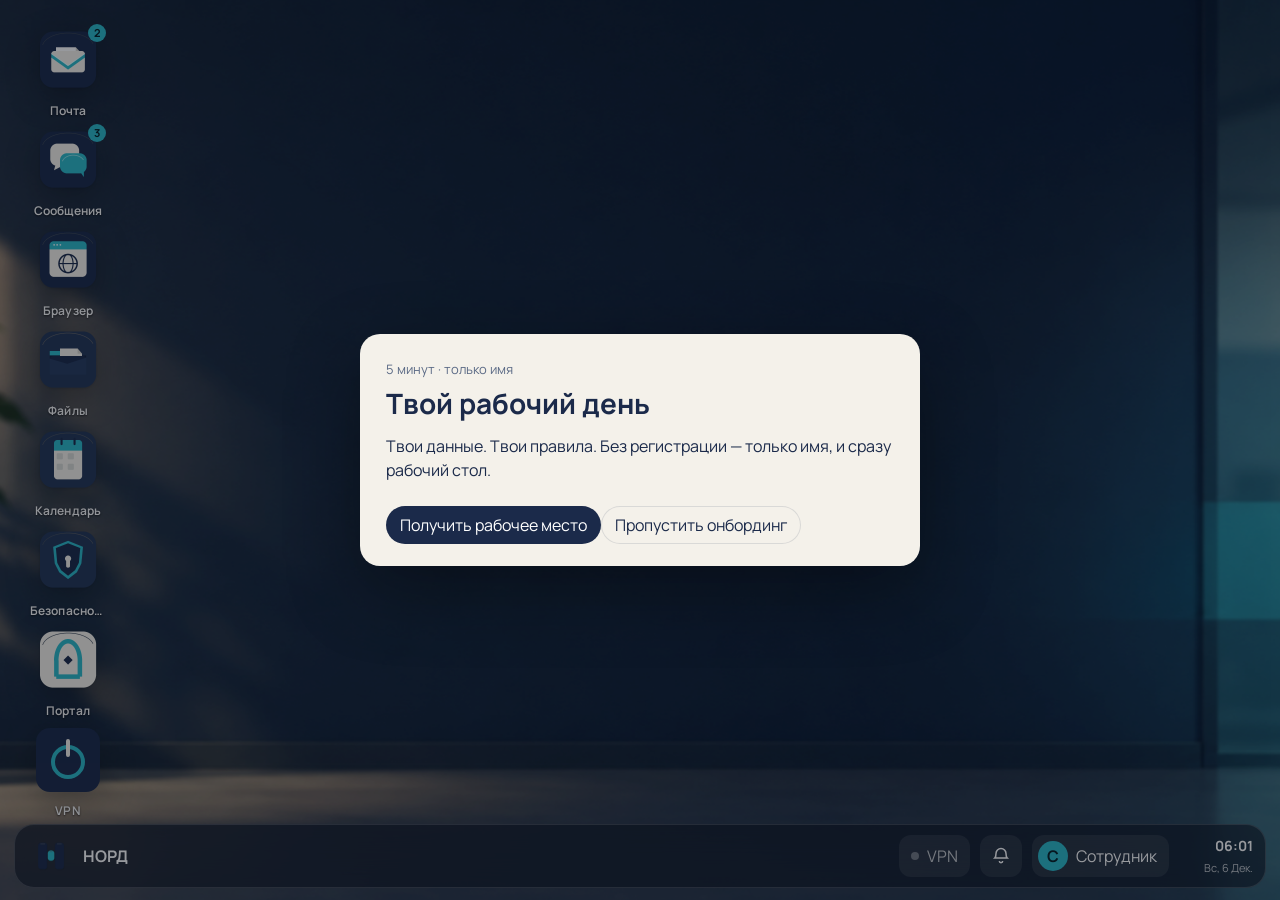
==== commit 22a883b9: "Провести игрока через настройку VPN и отвечать коллегам через закрытый прокси. Грубое сообщение оста" ====
--- a/index.html
+++ b/index.html
@@ -6,7 +6,7 @@
   <title>НОРД — рабочий стол</title>
   <link rel="preconnect" href="https://fonts.googleapis.com">
   <link rel="stylesheet" href="https://fonts.googleapis.com/css2?family=Manrope:wght@400;500;600;700&display=swap">
-  <link rel="stylesheet" href="css/desktop.css?v=31">
+  <link rel="stylesheet" href="css/desktop.css?v=37">
 </head>
 <body>
   <div id="desk">
@@ -42,8 +42,10 @@
       </div>
     </footer>
   </div>
-  <script src="js/desktop.js?v=31"></script>
-  <script src="js/onboard.js?v=31"></script>
-  <script src="js/workplace.js?v=31"></script>
+  <script src="config.js?v=37"></script>
+  <script src="js/desktop.js?v=37"></script>
+  <script src="js/onboard.js?v=37"></script>
+  <script src="js/ai.js?v=37"></script>
+  <script src="js/workplace.js?v=37"></script>
 </body>
 </html>
--- a/css/desktop.css
+++ b/css/desktop.css
@@ -326,6 +326,10 @@
   justify-content: space-between;
   align-items: center;
   gap: 16px;
+}
+.info-row > .ava { width: 44px; height: 44px; border-radius: 12px; object-fit: cover; background: white; flex: none; }
+.info-row > div { flex: 1; min-width: 0; }
+.switch-row, .info-row {
   padding: 14px 0;
   border-bottom: 1px solid var(--line);
 }
@@ -412,10 +416,18 @@
   border-radius: 50%;
   display: grid;
   place-items: center;
+  overflow: hidden;
   background: var(--teal);
   color: #062027;
   font-weight: 700;
 }
+#whoMark img { width: 100%; height: 100%; object-fit: cover; }
+.face-board { display: grid; gap: 14px; margin: 12px 0 16px; }
+.face-group .k { margin: 0 0 8px; font-size: 12px; letter-spacing: 0.04em; text-transform: uppercase; color: var(--muted); }
+.face-row { display: flex; flex-wrap: wrap; gap: 10px; }
+.face { width: 72px; height: 72px; padding: 0; border-radius: 18px; border: 2px solid transparent; background: white; cursor: pointer; overflow: hidden; }
+.face img { width: 100%; height: 100%; object-fit: cover; display: block; }
+.face.on { border-color: var(--teal); box-shadow: 0 0 0 3px rgba(43, 184, 200, 0.35); }
 
 .clock { min-width: 74px; text-align: right; }
 .clock b { display: block; font-size: 14px; }
@@ -786,11 +798,12 @@
 
 .win-body:has(.finder), .win-body:has(.portal), .win-body:has(.cal), .win-body:has(.slack), .win-body:has(.vpn) { overflow: hidden; display: flex; flex-direction: column; }
 .vpn { flex: 1; min-height: 0; display: flex; flex-direction: column; align-items: center; justify-content: center; gap: 10px; padding: 28px 24px; background: #121c30; color: white; text-align: center; }
-.vpn-power { width: 148px; height: 148px; border: 0; border-radius: 50%; background: #1b2a4a; color: rgba(255,255,255,.55); cursor: pointer; display: grid; place-items: center; box-shadow: inset 0 0 0 10px #243656; }
+.vpn-power { width: 148px; height: 148px; border: 10px solid #31486f; border-radius: 50%; background: #1b2a4a; color: #f4f1ea; cursor: pointer; display: grid; place-items: center; }
 .vpn-power svg { width: 72px; height: 72px; }
-.vpn-power.on { color: #062027; background: var(--teal); box-shadow: 0 0 0 12px rgba(43, 184, 200, 0.28); }
+.vpn-power.on { color: #062027; background: var(--teal); border-color: #8fe3ec; }
 .vpn-power.busy, .vpn-power:disabled { cursor: default; }
-.vpn-power:disabled { opacity: 0.55; }
+.invite-code { display: inline-flex; margin-top: 8px; border: 1px dashed #1a8f9c; background: #e7f7f9; color: var(--ink); border-radius: 10px; padding: 8px 12px; font: inherit; font-weight: 700; letter-spacing: .04em; cursor: pointer; }
+.vpn-error { margin: 0; color: #ffb4b4; font-weight: 650; }
 .vpn h2 { margin: 8px 0 0; }
 .vpn .quiet { max-width: 360px; color: rgba(255,255,255,.62); }
 .vpn-card { width: min(420px, 100%); margin-top: 18px; text-align: left; background: rgba(255,255,255,.06); border-radius: 16px; padding: 14px; display: flex; flex-direction: column; gap: 10px; }
@@ -823,6 +836,16 @@
 .slack-main { min-width: 0; min-height: 0; display: flex; flex-direction: column; }
 .slack-head { padding: 12px 16px 8px; border-bottom: 1px solid var(--line); }
 .slack-head p { margin: 2px 0 0; }
+.typing-status { color: var(--teal); font-weight: 600; }
+.typing-hint { display: flex; align-items: center; gap: 8px; margin: 0 16px 8px; color: var(--muted); font-size: 13px; }
+.typing-dots { display: inline-flex; gap: 4px; align-items: center; height: 16px; }
+.typing-dots i { width: 6px; height: 6px; border-radius: 99px; background: #8b93a7; display: block; animation: typing 1s infinite; }
+.typing-dots i:nth-child(2) { animation-delay: .15s; }
+.typing-dots i:nth-child(3) { animation-delay: .3s; }
+@keyframes typing {
+  0%, 60%, 100% { transform: translateY(0); opacity: .35; }
+  30% { transform: translateY(-3px); opacity: 1; }
+}
 .slack-log { flex: 1; overflow: auto; padding: 8px 16px; display: flex; flex-direction: column; gap: 14px; }
 .msg-row { display: grid; grid-template-columns: 36px minmax(0, 1fr) auto; gap: 10px; position: relative; }
 .msg-row > img, .msg-row > .msg-ava { width: 36px; height: 36px; border-radius: 8px; object-fit: cover; background: #e7eef2; display: grid; place-items: center; font-weight: 700; }
